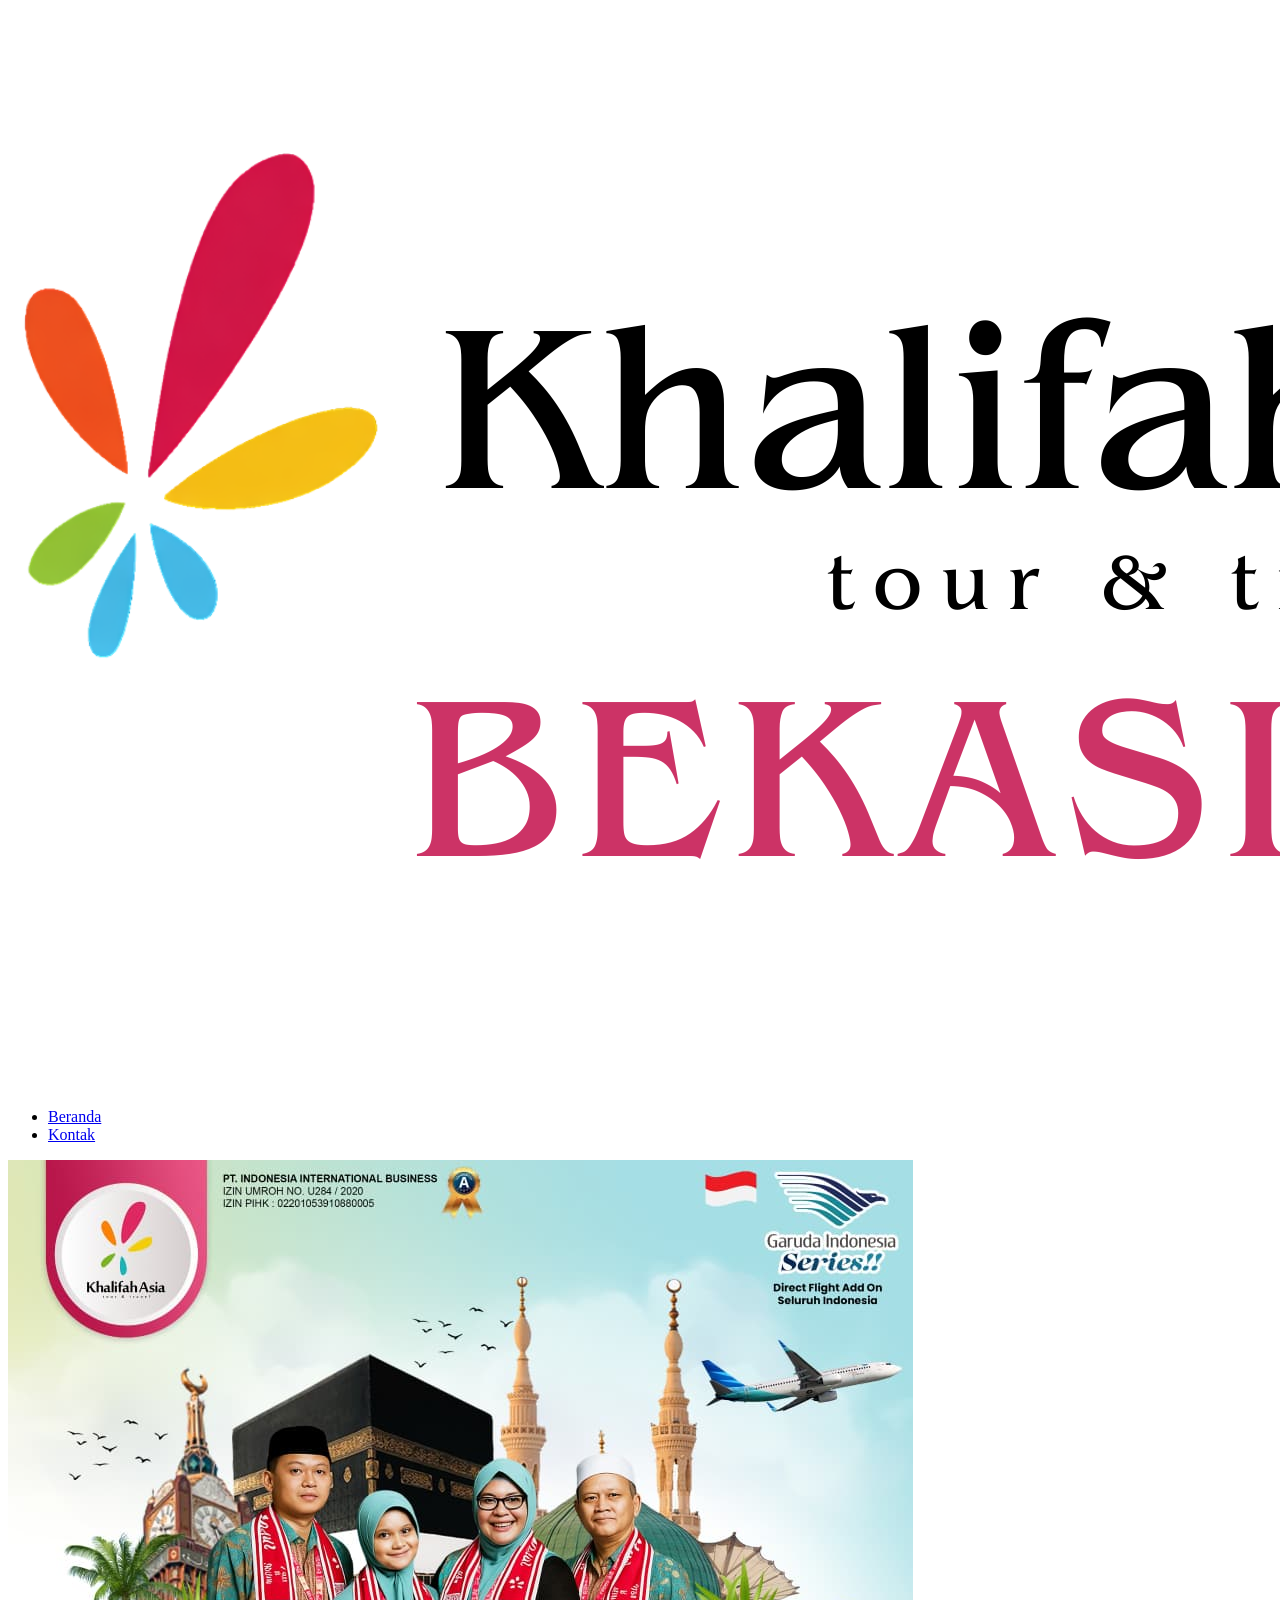
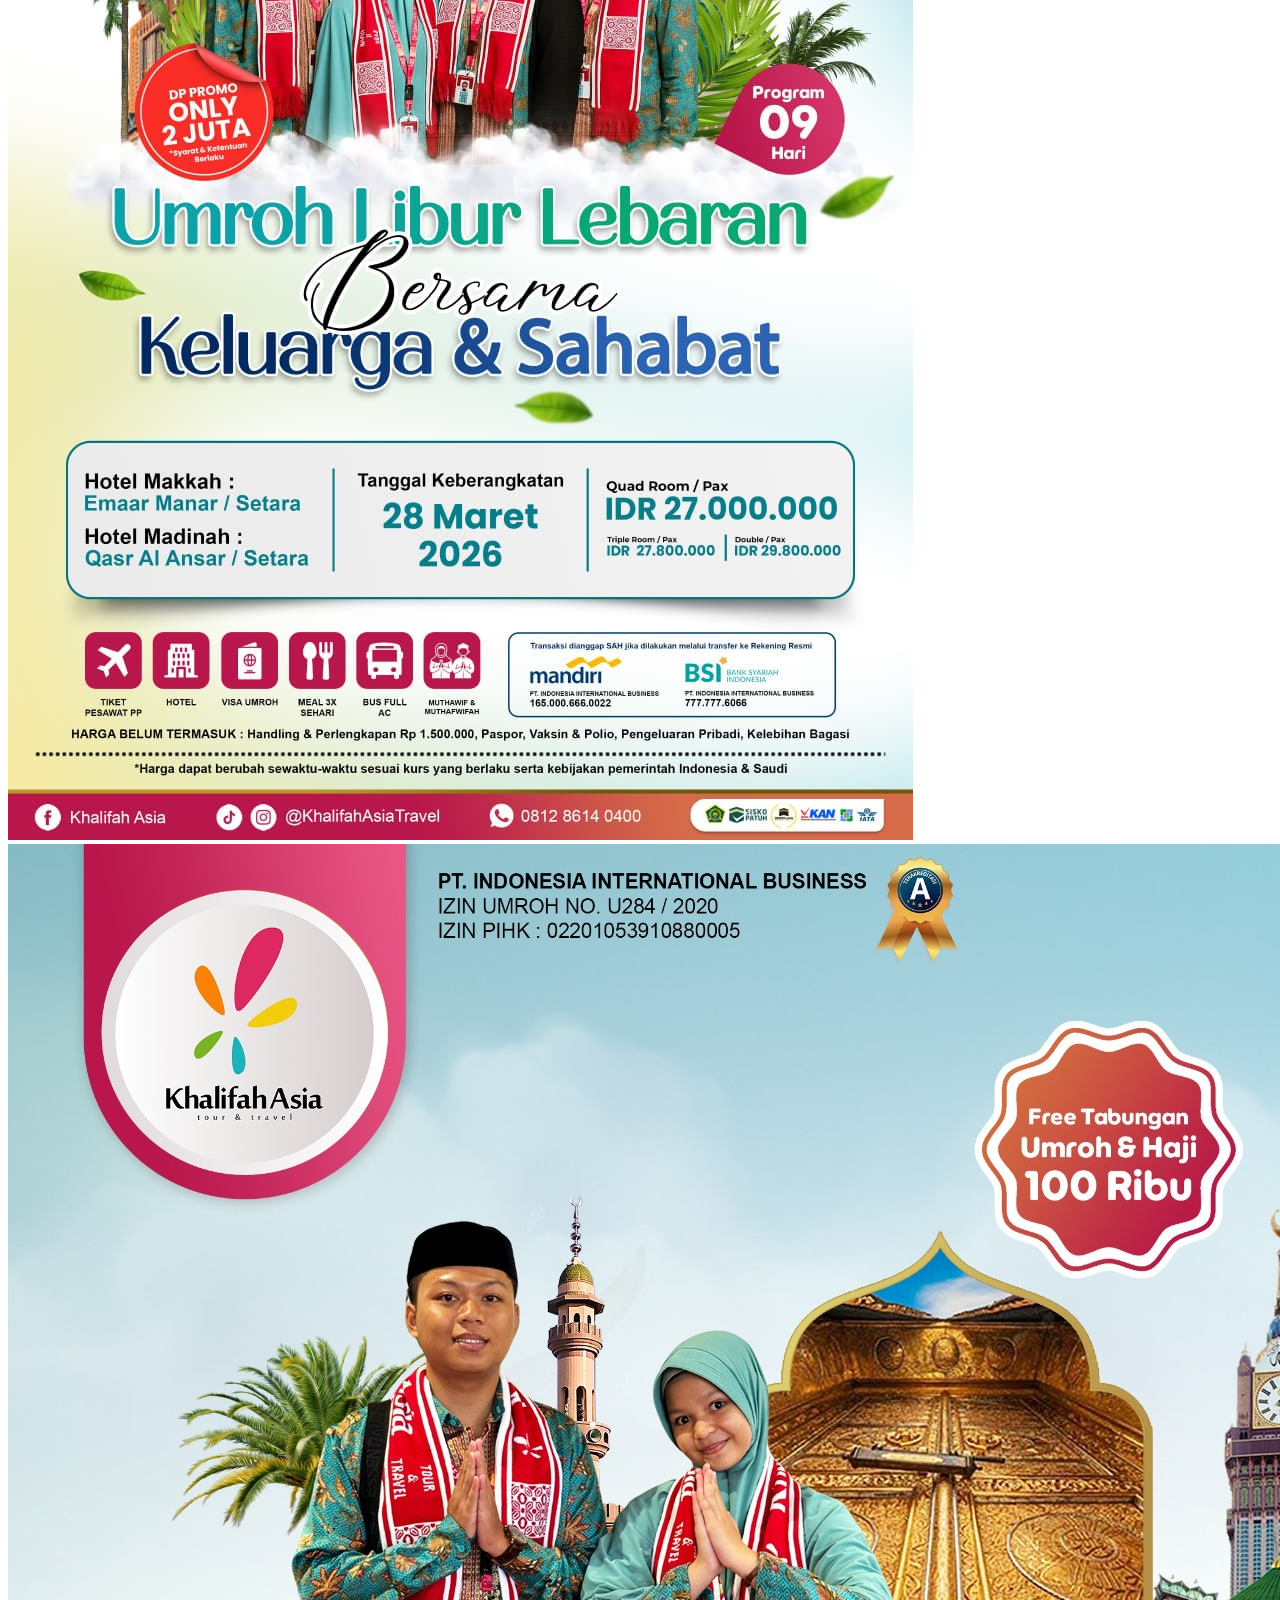
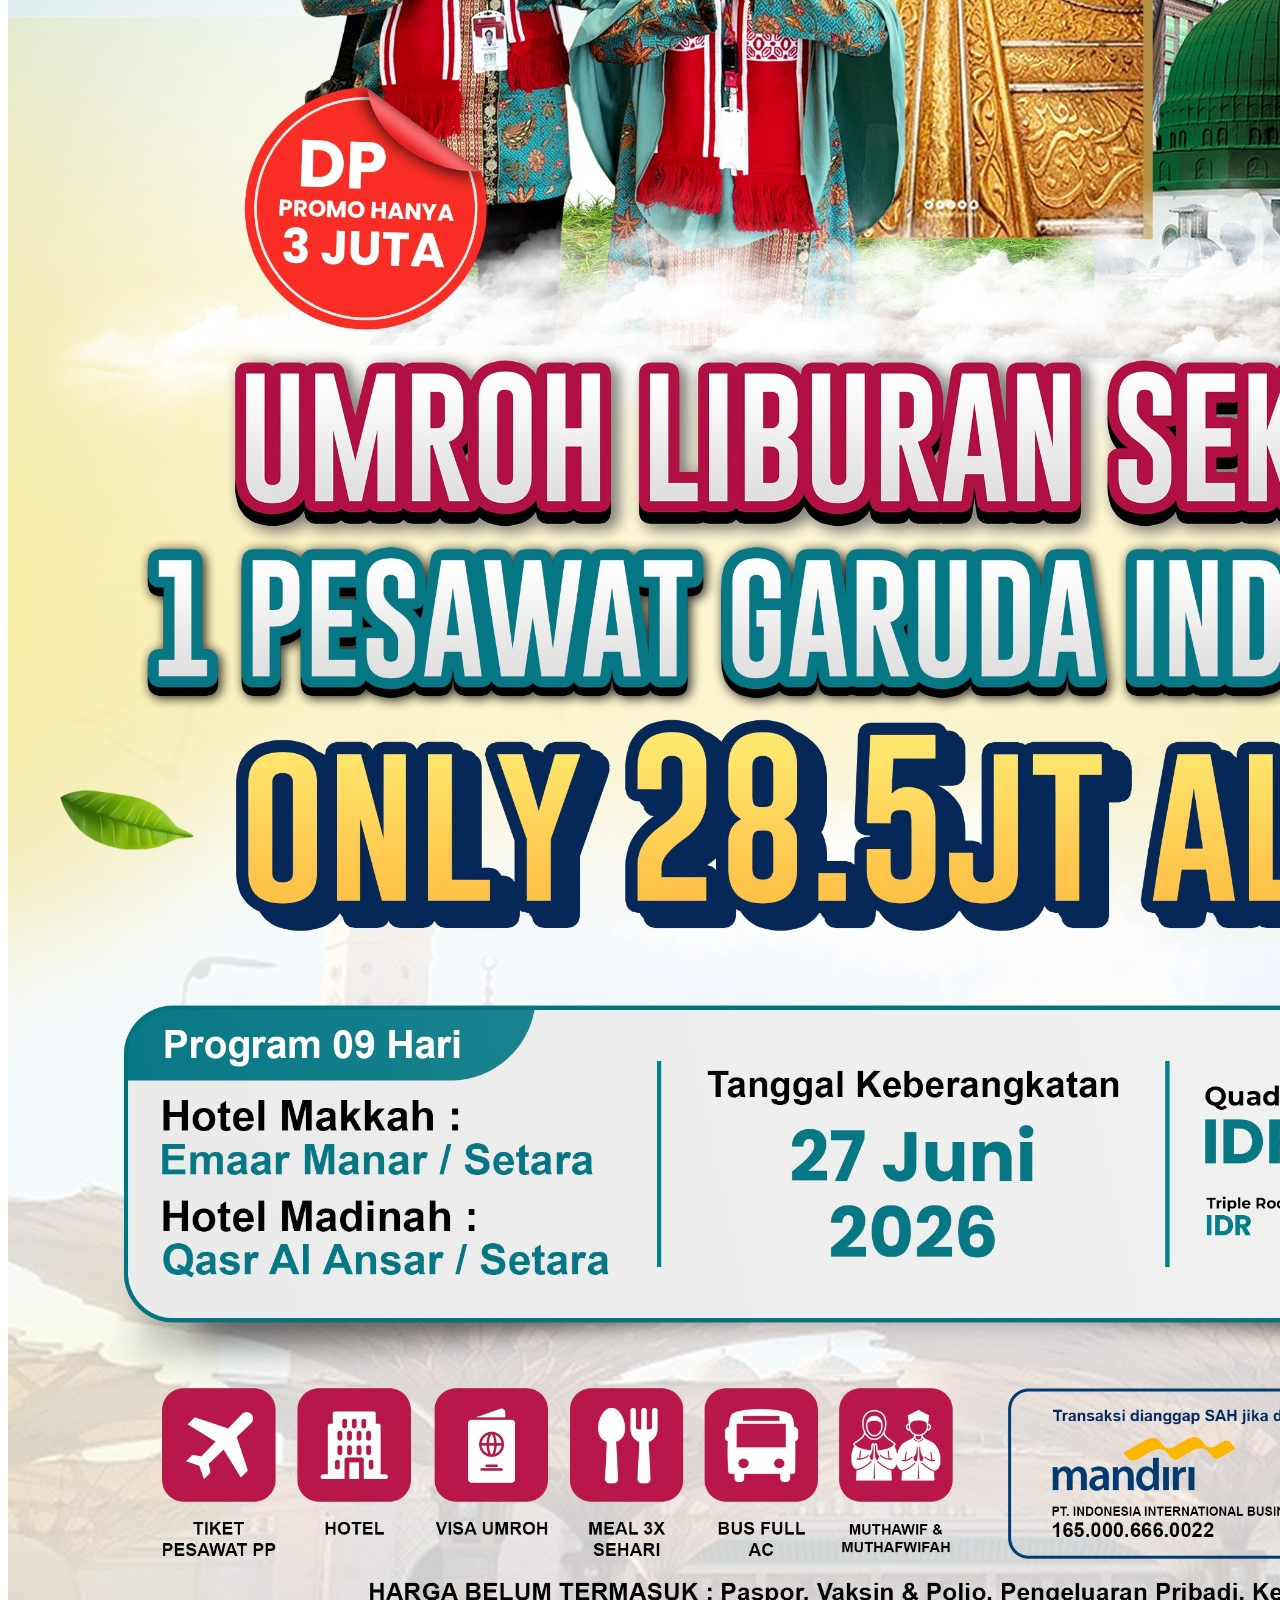
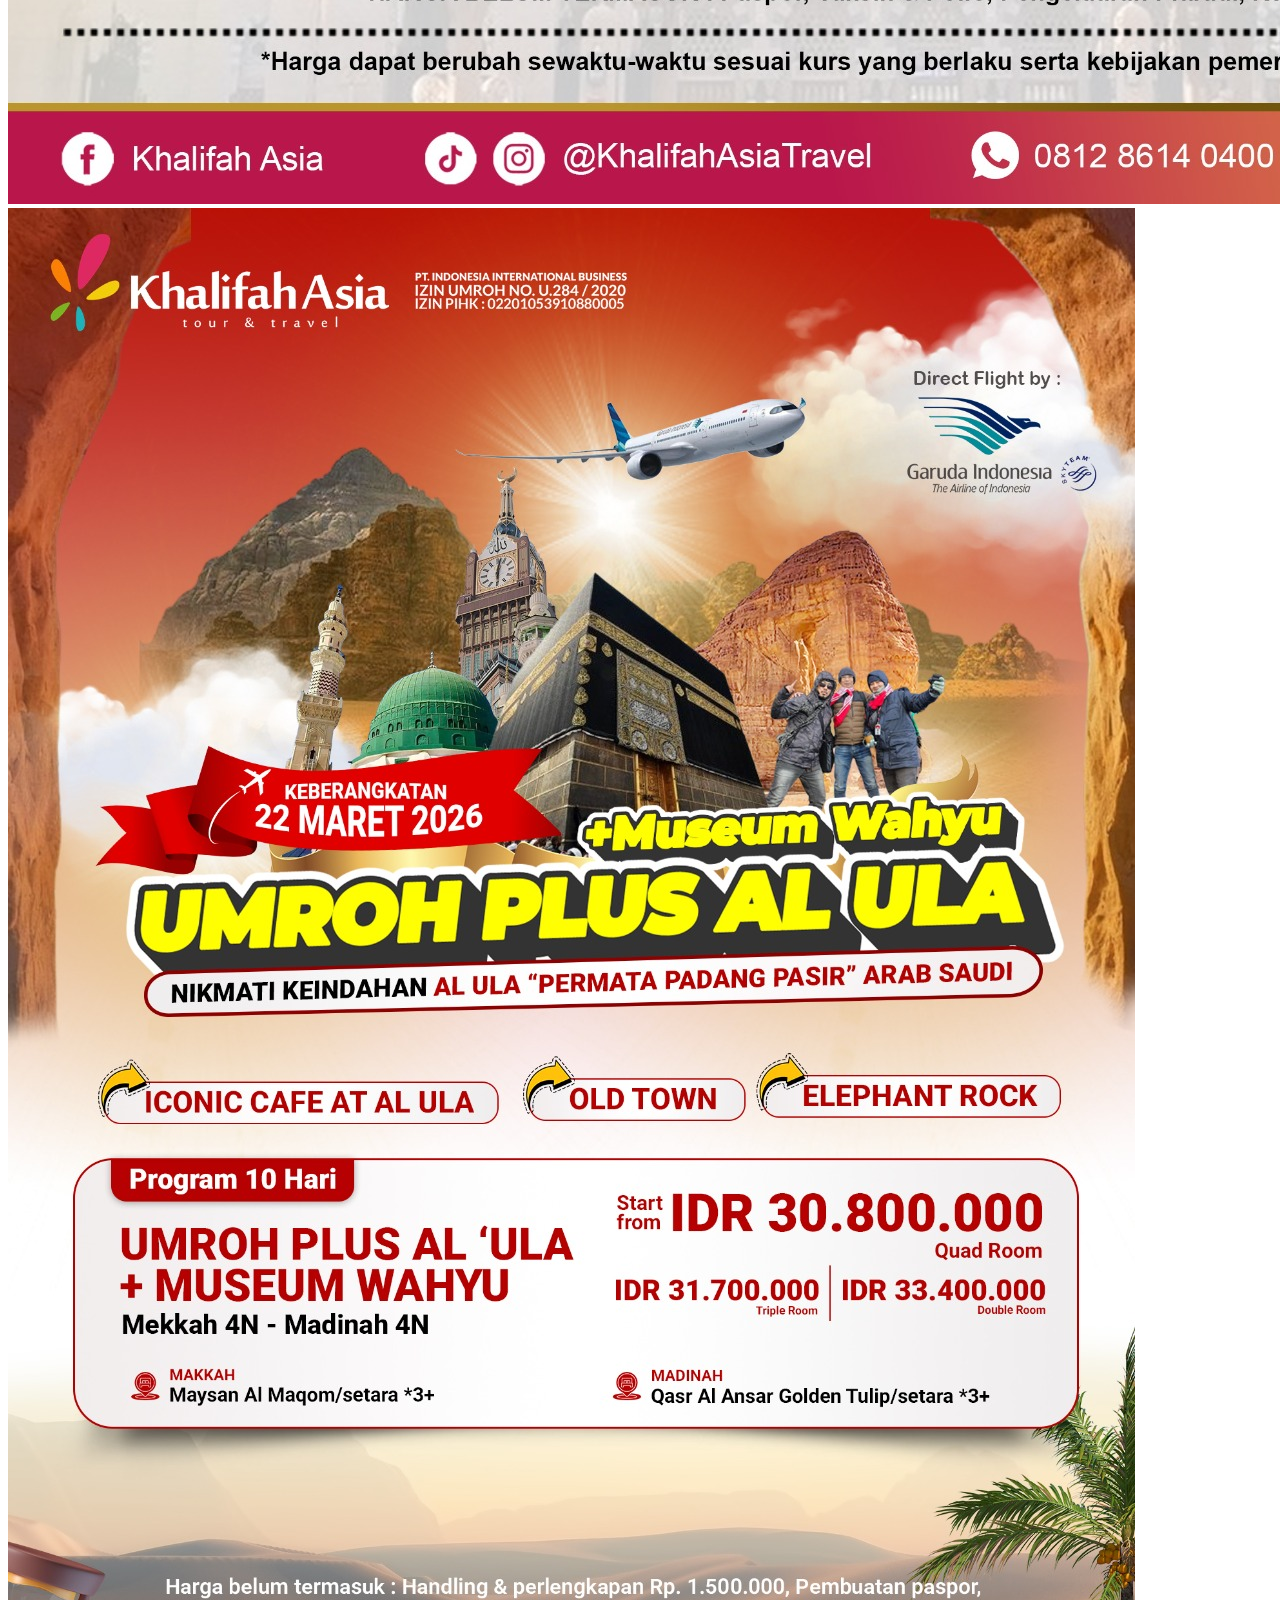
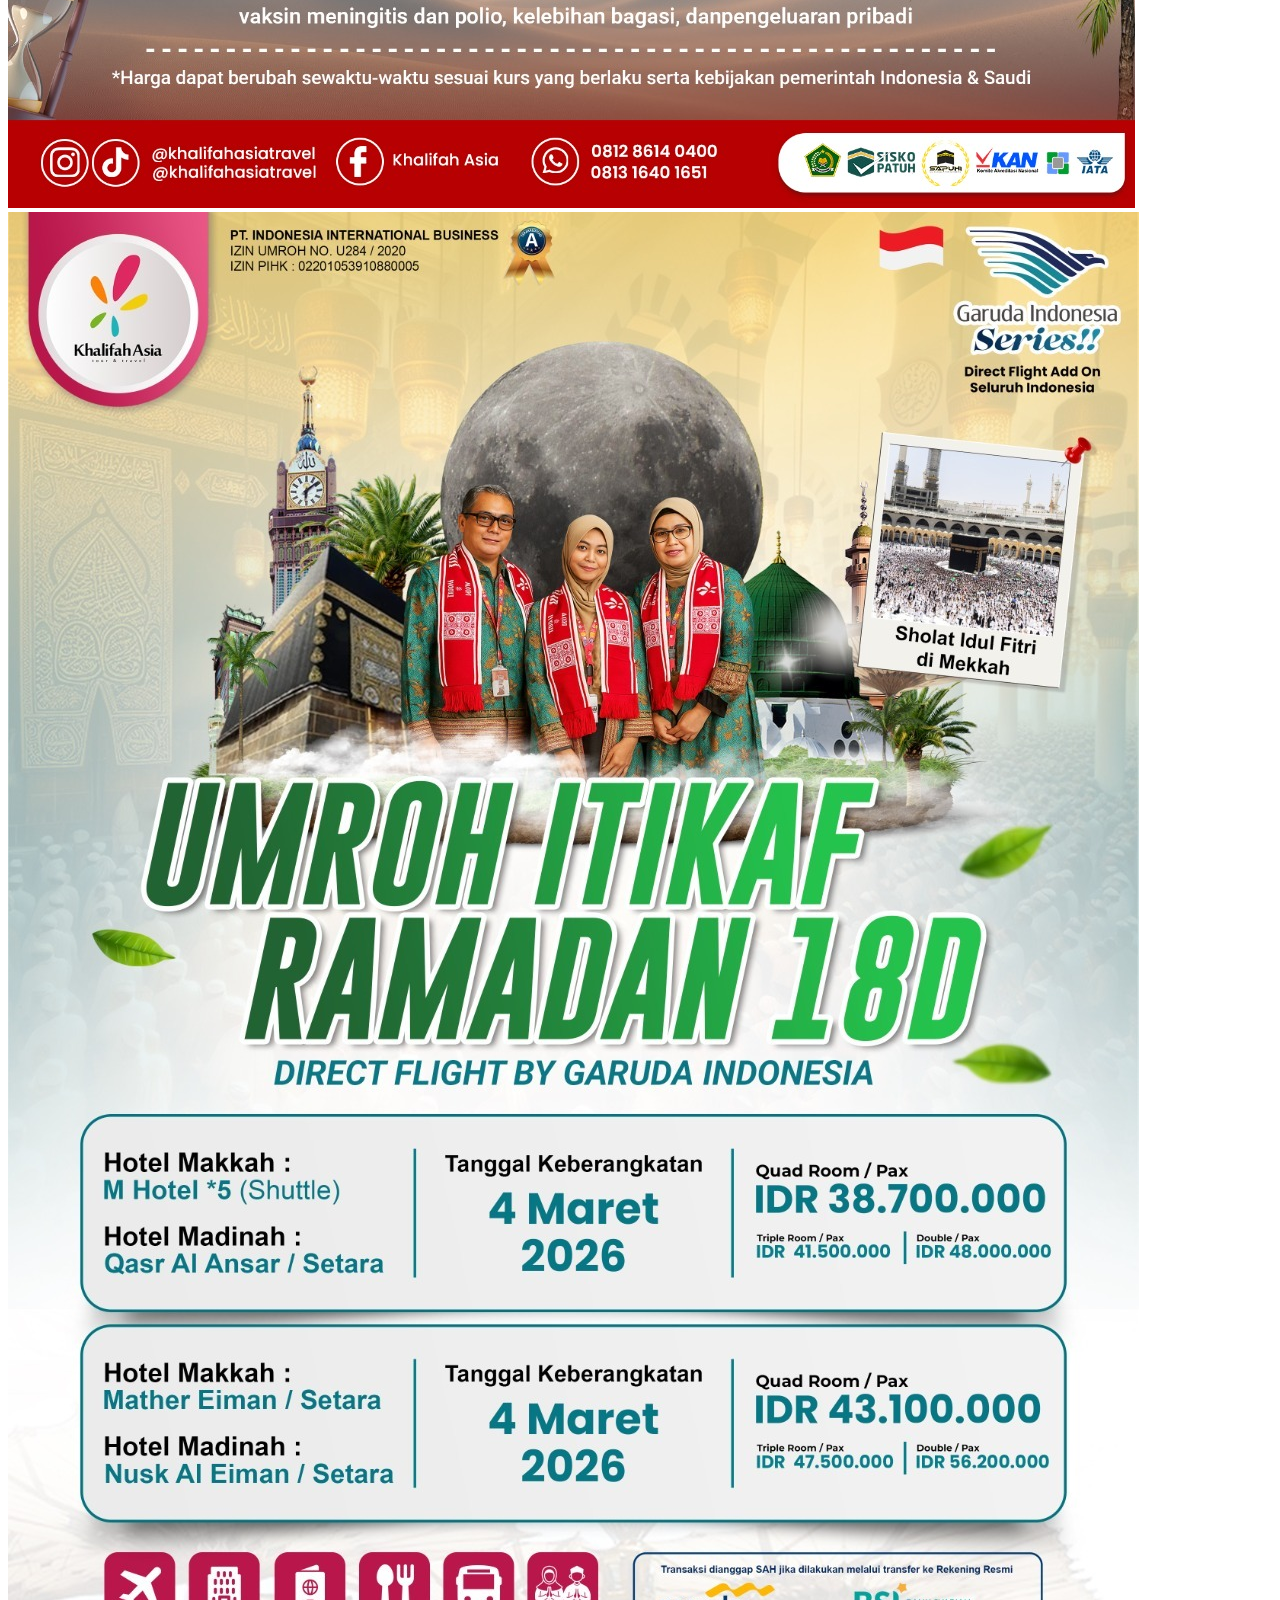
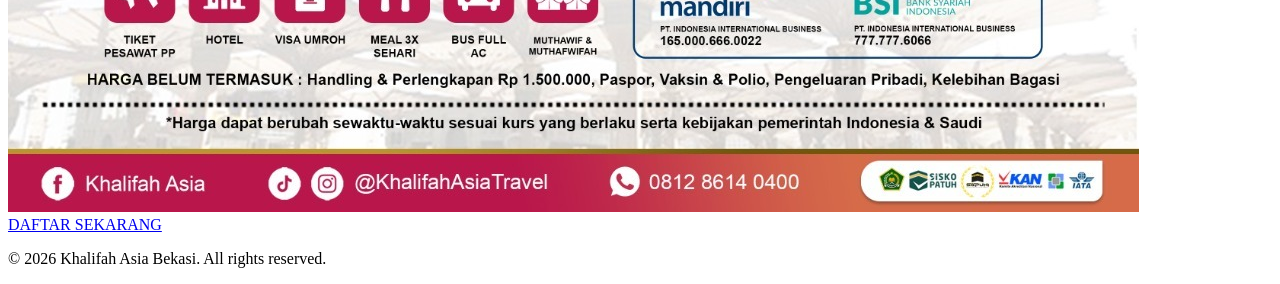
==== umroh.html @ 9e929295 "Khalifah detail" ====
<!DOCTYPE html>
<html lang="id">
<head>
<meta charset="UTF-8">
<meta name="viewport" content="width=device-width, initial-scale=1.0">
<title>Khalifah Asia Bekasi</title>
<link rel="icon" type="image/png" href="icon.png">
<link href="https://fonts.googleapis.com/css2?family=Montserrat:wght@400;500;600;700;800&display=swap" rel="stylesheet">
<link rel="stylesheet" type="text/css" href="style.css">
</head>

<body>

<header>
<nav>
    <div class="logo">
        <img src="Khalifah Bekasi.png" alt="Khalifah Logo">
    </div>
    <ul class="nav-links">
        <li><a href="index.html">Beranda</a></li>
        <li><a href="https://wa.me/62817843531">Kontak</a></li>
    </ul>
</nav>
</header>
<section class="other-paket">

  <div class="other-grid">

    <div class="other-card">
      <img src="umrohliburanlebaran.jpeg" alt="Umroh Libur Lebaran">
    </div>

    <div class="other-card">
      <img src="umrah liburan sekolah.jpeg" alt="Umroh Liburan Sekolah">
    </div>

    <div class="other-card">
      <img src="umrohplus auula.jpeg" alt="Umroh Plus Al Ula">
    </div>

    <div class="other-card">
      <img src="umrah ikhtikaf.jpeg" alt="Umroh ikhtikaf">
    </div>

  </div>

  <div class="other-cta">
    <a href="index.html">DAFTAR SEKARANG</a>
  </div>

</section>

<footer>
    <p>&copy; 2026 <span>Khalifah Asia Bekasi</span>. All rights reserved.</p>
</footer>
</body>
</html>
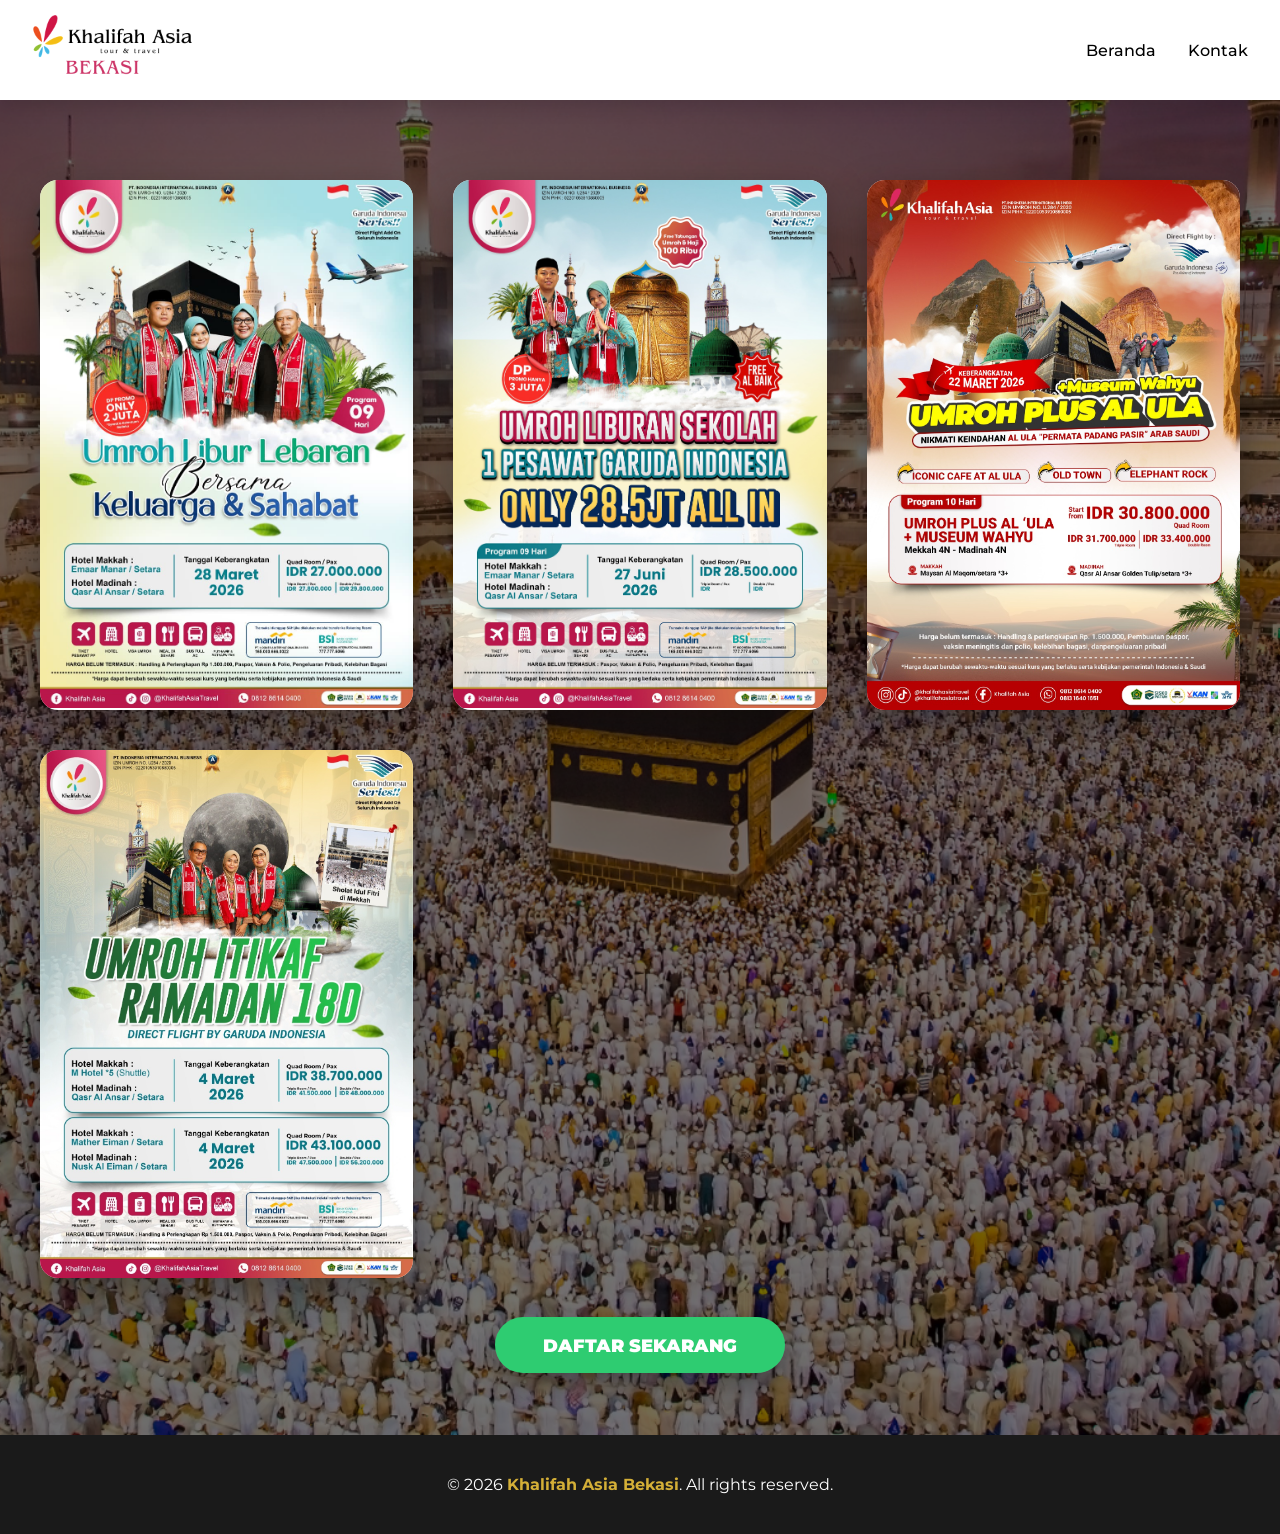
==== commit 4f3989d3: "Umroh 2 juta revisi" ====
--- a/umroh.html
+++ b/umroh.html
@@ -45,7 +45,7 @@
   </div>
 
   <div class="other-cta">
-    <a href="index.html">DAFTAR SEKARANG</a>
+    <a href="https://whatsform.com/_acrhg">DAFTAR SEKARANG</a>
   </div>
 
 </section>
@@ -54,4 +54,5 @@
     <p>&copy; 2026 <span>Khalifah Asia Bekasi</span>. All rights reserved.</p>
 </footer>
 </body>
-</html>+
+</html>
--- a/style.css
+++ b/style.css
@@ -0,0 +1,436 @@
+*{
+    margin:0;
+    padding:0;
+    box-sizing:border-box;
+}
+
+body{
+    font-family:'Montserrat',sans-serif;
+    color:#222;
+    scroll-behavior:smooth;
+}
+
+header{
+    background:#fff;
+    position:sticky;
+    top:0;
+    z-index:100;
+    box-shadow:0 4px 20px rgba(0,0,0,.15);
+}
+
+nav{
+    display:flex;
+    justify-content:space-between;
+    align-items:center;
+    max-width:1400px;
+    margin:auto;
+    padding:0 2rem;
+    height:100px;
+}
+
+.logo img{
+    height:90px;
+}
+
+.nav-links{
+    list-style:none;
+    display:flex;
+    gap:2rem;
+}
+
+.nav-links a{
+    text-decoration:none;
+    color:#000;
+    font-weight:500;
+    position:relative;
+    padding-bottom:.4rem;
+}
+
+.nav-links a::after{
+    content:'';
+    position:absolute;
+    bottom:0;
+    left:0;
+    width:0;
+    height:2px;
+    background:#d4af37;
+    transition:.2s;
+}
+
+.nav-links a:hover::after{
+    width:100%;
+}
+
+.nav-links a:hover{
+    color:#d4af37;
+}
+
+.hero-home{
+    background:url('khalifahbg.png') center/cover no-repeat;
+    min-height:700px;
+    display:flex;
+    align-items:center;
+    justify-content:center;
+    text-align:center;
+    position:relative;
+}
+
+.hero-home::after{
+    content:'';
+    position:absolute;
+    inset:0;
+    background:rgba(0,0,0,.45);
+}
+
+.hero-home .content{
+    position:relative;
+    z-index:2;
+}
+
+.hero-home h1{
+    font-size:3.5rem;
+    color:#d4af37;
+    font-weight:800;
+}
+
+.hero-home p{
+    font-size:1.3rem;
+    color:#eee;
+    margin:1.2rem 0 2.5rem;
+    font-style:italic;
+}
+
+.btn{
+    background:linear-gradient(135deg,#d4af37,#f0e68c);
+    color:#111;
+    padding:1rem 3rem;
+    border-radius:50px;
+    text-decoration:none;
+    font-weight:800;
+    transition:.3s;
+}
+
+.btn:hover{
+    transform:translateY(-4px);
+}
+
+.benefit-title{
+    text-align:center;
+    margin:3rem 0 1rem;
+    color:#d4af37;
+    font-size:2.2rem;
+    font-weight:800;
+}
+
+.features{
+    max-width:1200px;
+    margin:auto;
+    padding:3rem 2rem;
+    display:grid;
+    grid-template-columns:repeat(auto-fit,minmax(300px,1fr));
+    gap:2rem;
+}
+
+.feature-card{
+    background:#fff;
+    padding:2.3rem;
+    border-radius:14px;
+    border-left:5px solid #d4af37;
+    box-shadow:0 8px 30px rgba(0,0,0,.1);
+}
+
+.feature-card h3{
+    color:#d4af37;
+    margin-bottom:1rem;
+}
+
+.poster-paket {
+    background:
+      linear-gradient(rgba(0,0,0,.55), rgba(0,0,0,.55)),
+      url('khalifahbgpaket.png') center/cover no-repeat;
+    padding:5rem 2rem;
+}
+
+.poster-title {
+    text-align:center;
+    color:#fff;
+    margin-bottom:3rem;
+}
+
+.poster-title h2 {
+    font-size:2.8rem;
+    color:#ffd84d;
+    font-weight:800;
+}
+
+.poster-title .date {
+    display:inline-block;
+    margin:1rem 0;
+    background:#e74c3c;
+    padding:.6rem 1.6rem;
+    border-radius:50px;
+    font-weight:700;
+}
+
+.poster-title p {
+    font-style:italic;
+}
+
+.poster-grid {
+    max-width:1200px;
+    margin:auto;
+    display:grid;
+    grid-template-columns:repeat(auto-fit,minmax(320px,1fr));
+    gap:2.5rem;
+}
+
+.poster-box {
+    background:#fff;
+    border-radius:26px;
+    padding:2.5rem 2rem;
+    box-shadow:0 18px 45px rgba(0,0,0,.35);
+    position:relative;
+}
+
+.poster-box.eco { border:4px solid #2ecc71; }
+.poster-box.reg { border:4px solid #3498db; }
+
+.poster-badge {
+    position:absolute;
+    top:-18px;
+    left:20px;
+    background:#e74c3c;
+    color:#fff;
+    padding:.45rem 1.4rem;
+    border-radius:50px;
+    font-weight:800;
+    font-size:.85rem;
+}
+
+.poster-name {
+    text-align:center;
+    font-size:2rem;
+    font-weight:900;
+    margin-bottom:1.5rem;
+}
+
+.poster-box.eco .poster-name { color:#27ae60; }
+.poster-box.reg .poster-name { color:#2980b9; }
+
+.poster-price {
+    background:#f7f7f7;
+    border-radius:20px;
+    padding:1.6rem;
+    margin-bottom:1.8rem;
+}
+
+.poster-row {
+    display:flex;
+    justify-content:space-between;
+    margin-bottom:.9rem;
+    font-weight:700;
+}
+
+.poster-row span:last-child {
+    font-weight:900;
+}
+
+.poster-fasilitas h4 {
+    margin-bottom:.6rem;
+}
+
+.poster-fasilitas ul {
+    padding-left:1.2rem;
+    font-size:.95rem;
+}
+
+.poster-fasilitas li {
+    margin-bottom:.4rem;
+}
+
+.poster-cta {
+    display:block;
+    margin-top:1.8rem;
+    text-align:center;
+    background:#25D366;
+    color:#fff;
+    padding:1rem;
+    border-radius:50px;
+    font-weight:900;
+    text-decoration:none;
+}
+
+.poster-note {
+    margin-top:3rem;
+    text-align:center;
+    font-size:.9rem;
+    color:#eee;
+}
+
+
+footer{
+    background:#1a1a1a;
+    color:#fff;
+    text-align:center;
+    padding:2.5rem 1rem;
+}
+
+footer span{
+    color:#d4af37;
+    font-weight:700;
+}
+
+.other-paket{
+    background:
+      linear-gradient(rgba(0,0,0,.55), rgba(0,0,0,.55)),
+      url('bismillahumroh.png') center/cover no-repeat;
+    padding:5rem 2rem;
+}
+
+.other-grid{
+    max-width:1200px;
+    margin:auto;
+    display:grid;
+    grid-template-columns:repeat(auto-fit,minmax(280px,1fr));
+    gap:2.5rem;
+}
+
+.other-card{
+    background:#fff;
+    border-radius:18px;
+    overflow:hidden;
+    box-shadow:0 15px 40px rgba(0,0,0,.35);
+    transition:.3s ease;
+}
+
+.other-card:hover{
+    transform:translateY(-8px);
+}
+
+.other-card img{
+    width:100%;
+    height:auto;
+    display:block;
+}
+
+.other-cta{
+    margin-top:3.5rem;
+    text-align:center;
+}
+
+.other-cta a{
+    background:#2ecc71;
+    color:#fff;
+    padding:1.1rem 3rem;
+    font-size:1.1rem;
+    border-radius:50px;
+    font-weight:900;
+    text-decoration:none;
+    box-shadow:0 10px 25px rgba(0,0,0,.35);
+}
+
+.other-cta a:hover{
+    background:#27ae60;
+}
+
+@media(max-width:768px){
+    .hero-home h1{
+        font-size:2.2rem;
+    }
+
+    
+}
+@keyframes fadeIn {
+    from {
+        opacity: 0;
+    }
+    to {
+        opacity: 1;
+    }
+}
+
+.hero-home {
+    animation: fadeIn 1s ease-in-out;
+}
+
+.feature-card {
+    animation: fadeIn 1s ease-in-out;
+}
+
+.other-card {
+    animation: fadeIn 1s ease-in-out;
+}
+
+.features.vertical {
+    display: flex;
+    flex-direction: column;
+    gap: 28px;
+    max-width: 900px;
+    margin: 0 auto;
+}
+
+.feature-card {
+    background: #fff;
+    border-radius: 20px;
+    padding: 28px;
+    box-shadow: 0 10px 30px rgba(0,0,0,0.08);
+    border-left: 6px solid #d4af37;
+}
+
+.feature-card h3 {
+    color: #d4af37;
+    margin-bottom: 16px;
+}
+
+.feature-card ul {
+    padding-left: 18px;
+}
+
+.feature-card li {
+    margin-bottom: 8px;
+}
+
+.feature-card.highlight {
+    background: #fff9dd;
+    text-align: center;
+    display: flex;
+    flex-direction: column;
+    gap: 28px;
+    max-width: 900px;
+    margin: 0 auto;
+}
+
+.feature-card.highlight p {
+    font-size: 18px;
+    margin-bottom: 20px;
+    color: #333;
+}
+
+.feature-card.highlight span {
+    color: #b8962e;
+    font-weight: 600;
+}
+
+.detail-btn {
+    display: inline-block;
+    padding: 12px 26px;
+    background: linear-gradient(135deg, #d4af37, #b8962e);
+    color: #fff;
+    border-radius: 30px;
+    text-decoration: none;
+    font-weight: 600;
+    transition: all 0.3s ease;
+}
+
+.detail-btn:hover {
+    transform: translateY(-2px);
+    box-shadow: 0 8px 20px rgba(255, 255, 255, 0.4);
+}
+
+.agent-card {
+    background: #fff;
+    border-radius: 20px;
+    padding: 28px;
+    box-shadow: 0 10px 30px rgba(0,0,0,0.08);
+    border-left: 6px solid #d4af37;
+}
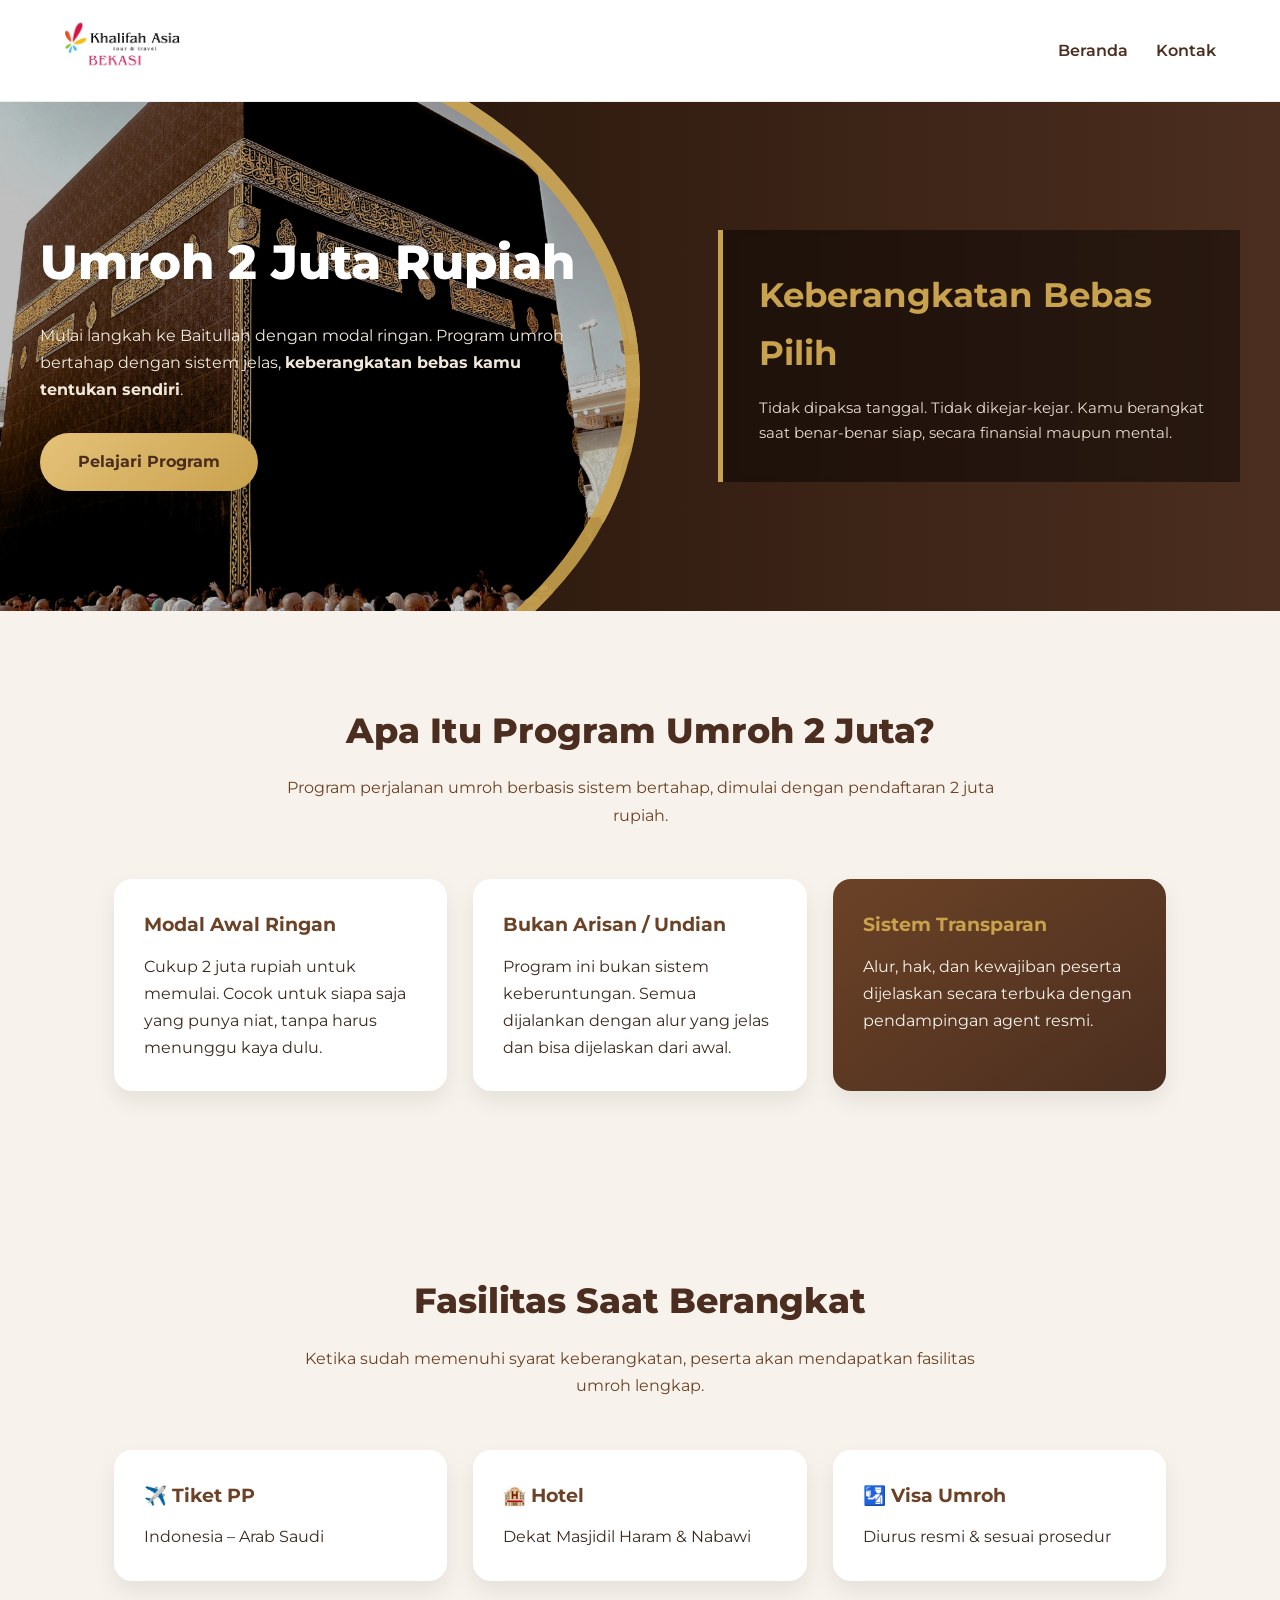
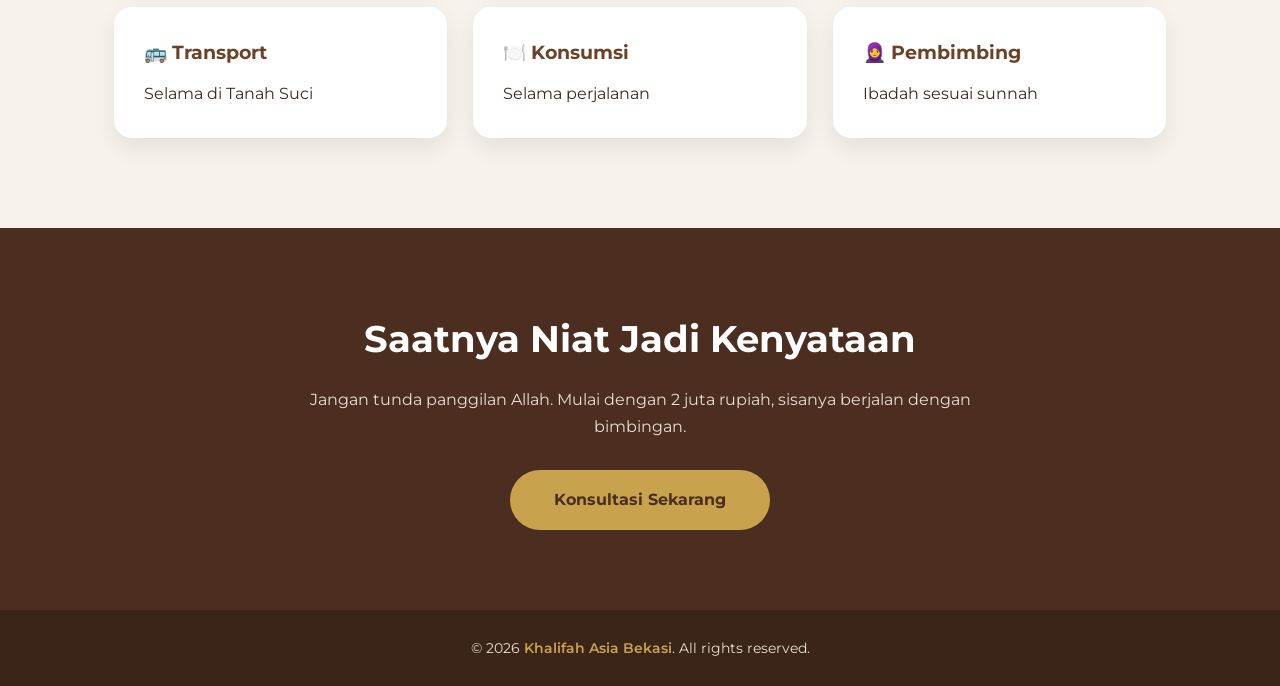
==== commit d3108da2: "Update umroh.html" ====
--- a/umroh.html
+++ b/umroh.html
@@ -3,56 +3,369 @@
 <head>
 <meta charset="UTF-8">
 <meta name="viewport" content="width=device-width, initial-scale=1.0">
-<title>Khalifah Asia Bekasi</title>
+<title>Umroh 2 Juta Rupiah | Khalifah Asia Bekasi</title>
 <link rel="icon" type="image/png" href="icon.png">
 <link href="https://fonts.googleapis.com/css2?family=Montserrat:wght@400;500;600;700;800&display=swap" rel="stylesheet">
-<link rel="stylesheet" type="text/css" href="style.css">
+
+<style>
+*{
+  margin:0;
+  padding:0;
+  box-sizing:border-box;
+  font-family:'Montserrat', sans-serif;
+}
+
+body{
+  background:#f7f3ec;
+  color:#3b2a20;
+  line-height:1.7;
+}
+
+/* ===== HEADER ===== */
+header{
+  background:#fff;
+  border-bottom:1px solid #eee;
+}
+
+.navbar{
+  max-width:1200px;
+  margin:auto;
+  padding:14px 24px;
+  display:flex;
+  align-items:center;
+  justify-content:space-between;
+}
+
+.nav-logo img{
+  height:65px;
+}
+
+.nav-menu{
+  list-style:none;
+  display:flex;
+  gap:28px;
+}
+
+.nav-menu a{
+  text-decoration:none;
+  color:#4b2e1f;
+  font-weight:600;
+}
+
+/* ===== HERO ===== */
+.hero{
+  position:relative;
+  overflow:hidden;
+  background:linear-gradient(90deg,#000 0%, #2f1b0f 40%, #4b2e1f 100%);
+  padding:120px 24px;
+}
+
+/* kabah */
+.hero::before{
+  content:"";
+  position:absolute;
+  top:-15%;
+  left:-20%;
+  width:70%;
+  height:140%;
+  background:
+    linear-gradient(rgba(0,0,0,.25), rgba(0,0,0,.25)),
+    url("kabah.png") center/cover no-repeat;
+  border-radius:50%;
+  z-index:1;
+}
+
+.hero::after{
+  content:"";
+  position:absolute;
+  top:-15%;
+  left:-20%;
+  width:70%;
+  height:140%;
+  border-radius:50%;
+  box-shadow:inset 0 0 0 14px #c9a24d;
+  opacity:.9;
+  z-index:2;
+}
+
+.hero-inner{
+  max-width:1200px;
+  margin:auto;
+  display:grid;
+  grid-template-columns:1.1fr .9fr;
+  gap:40px;
+  align-items:center;
+  position:relative;
+  z-index:3;
+}
+
+.hero-left h1{
+  color:#fff;
+  font-size:3rem;
+  font-weight:800;
+  margin-bottom:18px;
+}
+
+.hero-left p{
+  color:#f1e8db;
+  margin-bottom:30px;
+  max-width:540px;
+}
+
+.hero-btn{
+  display:inline-block;
+  background:linear-gradient(135deg,#e5c27a,#c9a24d);
+  color:#4b2e1f;
+  padding:15px 38px;
+  border-radius:40px;
+  font-weight:700;
+  text-decoration:none;
+  box-shadow:0 10px 22px rgba(0,0,0,.25);
+  transition:.3s;
+}
+
+.hero-btn:hover{
+  transform:translateY(-3px);
+}
+
+/* kanan */
+.hero-right{
+  background:rgba(0,0,0,.45);
+  backdrop-filter:blur(3px);
+  padding:36px;
+  border-left:5px solid #c9a24d;
+}
+
+.hero-right h2{
+  color:#c9a24d;
+  font-size:2.1rem;
+  margin-bottom:14px;
+}
+
+.hero-right p{
+  color:#e6dccd;
+  font-size:.95rem;
+}
+
+/* ===== SECTION ===== */
+.section{
+  max-width:1100px;
+  margin:auto;
+  padding:90px 24px;
+}
+
+.section-title{
+  text-align:center;
+  font-size:2.2rem;
+  font-weight:800;
+  color:#4b2e1f;
+  margin-bottom:14px;
+}
+
+.section-subtitle{
+  text-align:center;
+  max-width:720px;
+  margin:0 auto 50px;
+  color:#6b4226;
+}
+
+/* ===== GRID ===== */
+.grid{
+  display:grid;
+  grid-template-columns:repeat(auto-fit,minmax(260px,1fr));
+  gap:26px;
+}
+
+.card{
+  background:#ffffff;
+  border-radius:18px;
+  padding:30px;
+  box-shadow:0 10px 22px rgba(0,0,0,.08);
+}
+
+.card h3{
+  color:#6b4226;
+  margin-bottom:12px;
+}
+
+.card.highlight{
+  background:linear-gradient(145deg,#6b4226,#4b2e1f);
+  color:#f7f3ec;
+}
+
+.card.highlight h3{
+  color:#c9a24d;
+}
+
+/* ===== CTA ===== */
+.cta{
+  background:#4b2e1f;
+  color:#fff;
+  text-align:center;
+  padding:80px 24px;
+}
+
+.cta h2{
+  font-size:2.3rem;
+  margin-bottom:16px;
+}
+
+.cta p{
+  max-width:680px;
+  margin:0 auto 30px;
+  color:#e9dfd3;
+}
+
+.cta a{
+  display:inline-block;
+  background:#c9a24d;
+  color:#4b2e1f;
+  padding:16px 44px;
+  border-radius:40px;
+  font-weight:700;
+  text-decoration:none;
+}
+
+/* ===== FOOTER ===== */
+footer{
+  background:#3b2418;
+  color:#e9dfd3;
+  text-align:center;
+  padding:26px 16px;
+  font-size:.9rem;
+}
+
+footer span{
+  color:#c9a24d;
+  font-weight:600;
+}
+
+/* ===== RESPONSIVE ===== */
+@media(max-width:900px){
+  .hero-inner{
+    grid-template-columns:1fr;
+  }
+
+  .hero-left h1{
+    font-size:2.3rem;
+  }
+
+  .hero::before,
+  .hero::after{
+    display:none;
+  }
+}
+</style>
 </head>
 
 <body>
 
 <header>
-<nav>
-    <div class="logo">
-        <img src="Khalifah Bekasi.png" alt="Khalifah Logo">
-    </div>
-    <ul class="nav-links">
-        <li><a href="index.html">Beranda</a></li>
-        <li><a href="https://wa.me/62817843531">Kontak</a></li>
+  <nav class="navbar">
+    <div class="nav-logo">
+      <img src="Khalifah Bekasi.png" alt="Khalifah Asia Bekasi">
+    </div>
+    <ul class="nav-menu">
+      <li><a href="#">Beranda</a></li>
+      <li><a href="https://wa.me/62817843531">Kontak</a></li>
     </ul>
-</nav>
+  </nav>
 </header>
-<section class="other-paket">
-
-  <div class="other-grid">
-
-    <div class="other-card">
-      <img src="umrohliburanlebaran.jpeg" alt="Umroh Libur Lebaran">
-    </div>
-
-    <div class="other-card">
-      <img src="umrah liburan sekolah.jpeg" alt="Umroh Liburan Sekolah">
-    </div>
-
-    <div class="other-card">
-      <img src="umrohplus auula.jpeg" alt="Umroh Plus Al Ula">
-    </div>
-
-    <div class="other-card">
-      <img src="umrah ikhtikaf.jpeg" alt="Umroh ikhtikaf">
+
+<section class="hero">
+  <div class="hero-inner">
+
+    <div class="hero-left">
+      <h1>Umroh 2 Juta Rupiah</h1>
+      <p>
+        Mulai langkah ke Baitullah dengan modal ringan.
+        Program umroh bertahap dengan sistem jelas,
+        <strong>keberangkatan bebas kamu tentukan sendiri</strong>.
+      </p>
+      <a href="#program" class="hero-btn">Pelajari Program</a>
+    </div>
+
+    <div class="hero-right">
+      <h2>Keberangkatan Bebas Pilih</h2>
+      <p>
+        Tidak dipaksa tanggal. Tidak dikejar-kejar.
+        Kamu berangkat saat benar-benar siap,
+        secara finansial maupun mental.
+      </p>
     </div>
 
   </div>
-
-  <div class="other-cta">
-    <a href="https://whatsform.com/_acrhg">DAFTAR SEKARANG</a>
+</section>
+
+<section class="section" id="program">
+  <h2 class="section-title">Apa Itu Program Umroh 2 Juta?</h2>
+  <p class="section-subtitle">
+    Program perjalanan umroh berbasis sistem bertahap,
+    dimulai dengan pendaftaran 2 juta rupiah.
+  </p>
+
+  <div class="grid">
+    <div class="card">
+      <h3>Modal Awal Ringan</h3>
+      <p>
+        Cukup 2 juta rupiah untuk memulai.
+        Cocok untuk siapa saja yang punya niat,
+        tanpa harus menunggu kaya dulu.
+      </p>
+    </div>
+
+    <div class="card">
+      <h3>Bukan Arisan / Undian</h3>
+      <p>
+        Program ini bukan sistem keberuntungan.
+        Semua dijalankan dengan alur yang jelas
+        dan bisa dijelaskan dari awal.
+      </p>
+    </div>
+
+    <div class="card highlight">
+      <h3>Sistem Transparan</h3>
+      <p>
+        Alur, hak, dan kewajiban peserta
+        dijelaskan secara terbuka
+        dengan pendampingan agent resmi.
+      </p>
+    </div>
   </div>
-
 </section>
 
+<section class="section">
+  <h2 class="section-title">Fasilitas Saat Berangkat</h2>
+  <p class="section-subtitle">
+    Ketika sudah memenuhi syarat keberangkatan,
+    peserta akan mendapatkan fasilitas umroh lengkap.
+  </p>
+
+  <div class="grid">
+    <div class="card"><h3>✈️ Tiket PP</h3><p>Indonesia – Arab Saudi</p></div>
+    <div class="card"><h3>🏨 Hotel</h3><p>Dekat Masjidil Haram & Nabawi</p></div>
+    <div class="card"><h3>🛂 Visa Umroh</h3><p>Diurus resmi & sesuai prosedur</p></div>
+    <div class="card"><h3>🚌 Transport</h3><p>Selama di Tanah Suci</p></div>
+    <div class="card"><h3>🍽️ Konsumsi</h3><p>Selama perjalanan</p></div>
+    <div class="card"><h3>🧕 Pembimbing</h3><p>Ibadah sesuai sunnah</p></div>
+  </div>
+</section>
+
+<section class="cta">
+  <h2>Saatnya Niat Jadi Kenyataan</h2>
+  <p>
+    Jangan tunda panggilan Allah.
+    Mulai dengan 2 juta rupiah,
+    sisanya berjalan dengan bimbingan.
+  </p>
+  <a href="https://wa.me/62817843531?text=Saya%20tertarik%20program%20Umroh%202%20Juta%20Rupiah" target="_blank">
+    Konsultasi Sekarang
+  </a>
+</section>
+
 <footer>
-    <p>&copy; 2026 <span>Khalifah Asia Bekasi</span>. All rights reserved.</p>
+  <p>&copy; 2026 <span>Khalifah Asia Bekasi</span>. All rights reserved.</p>
 </footer>
+
 </body>
-
 </html>
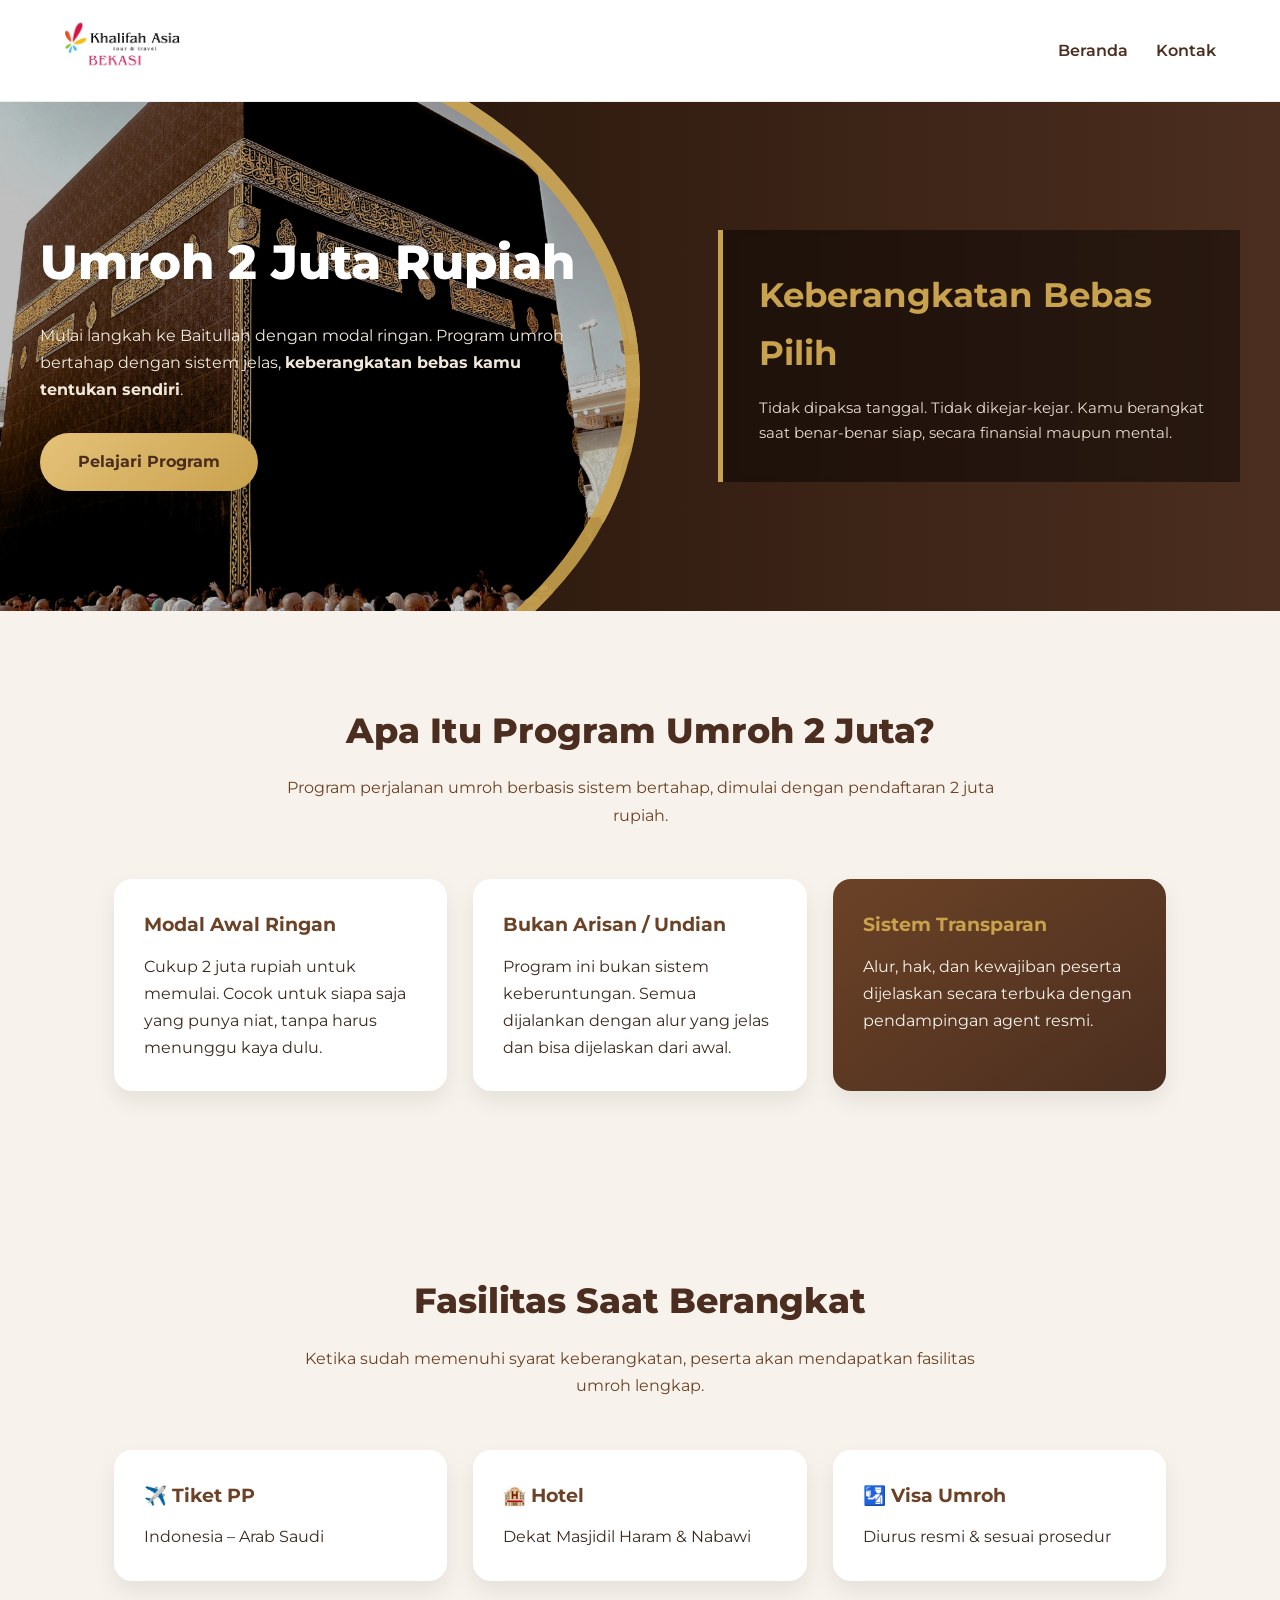
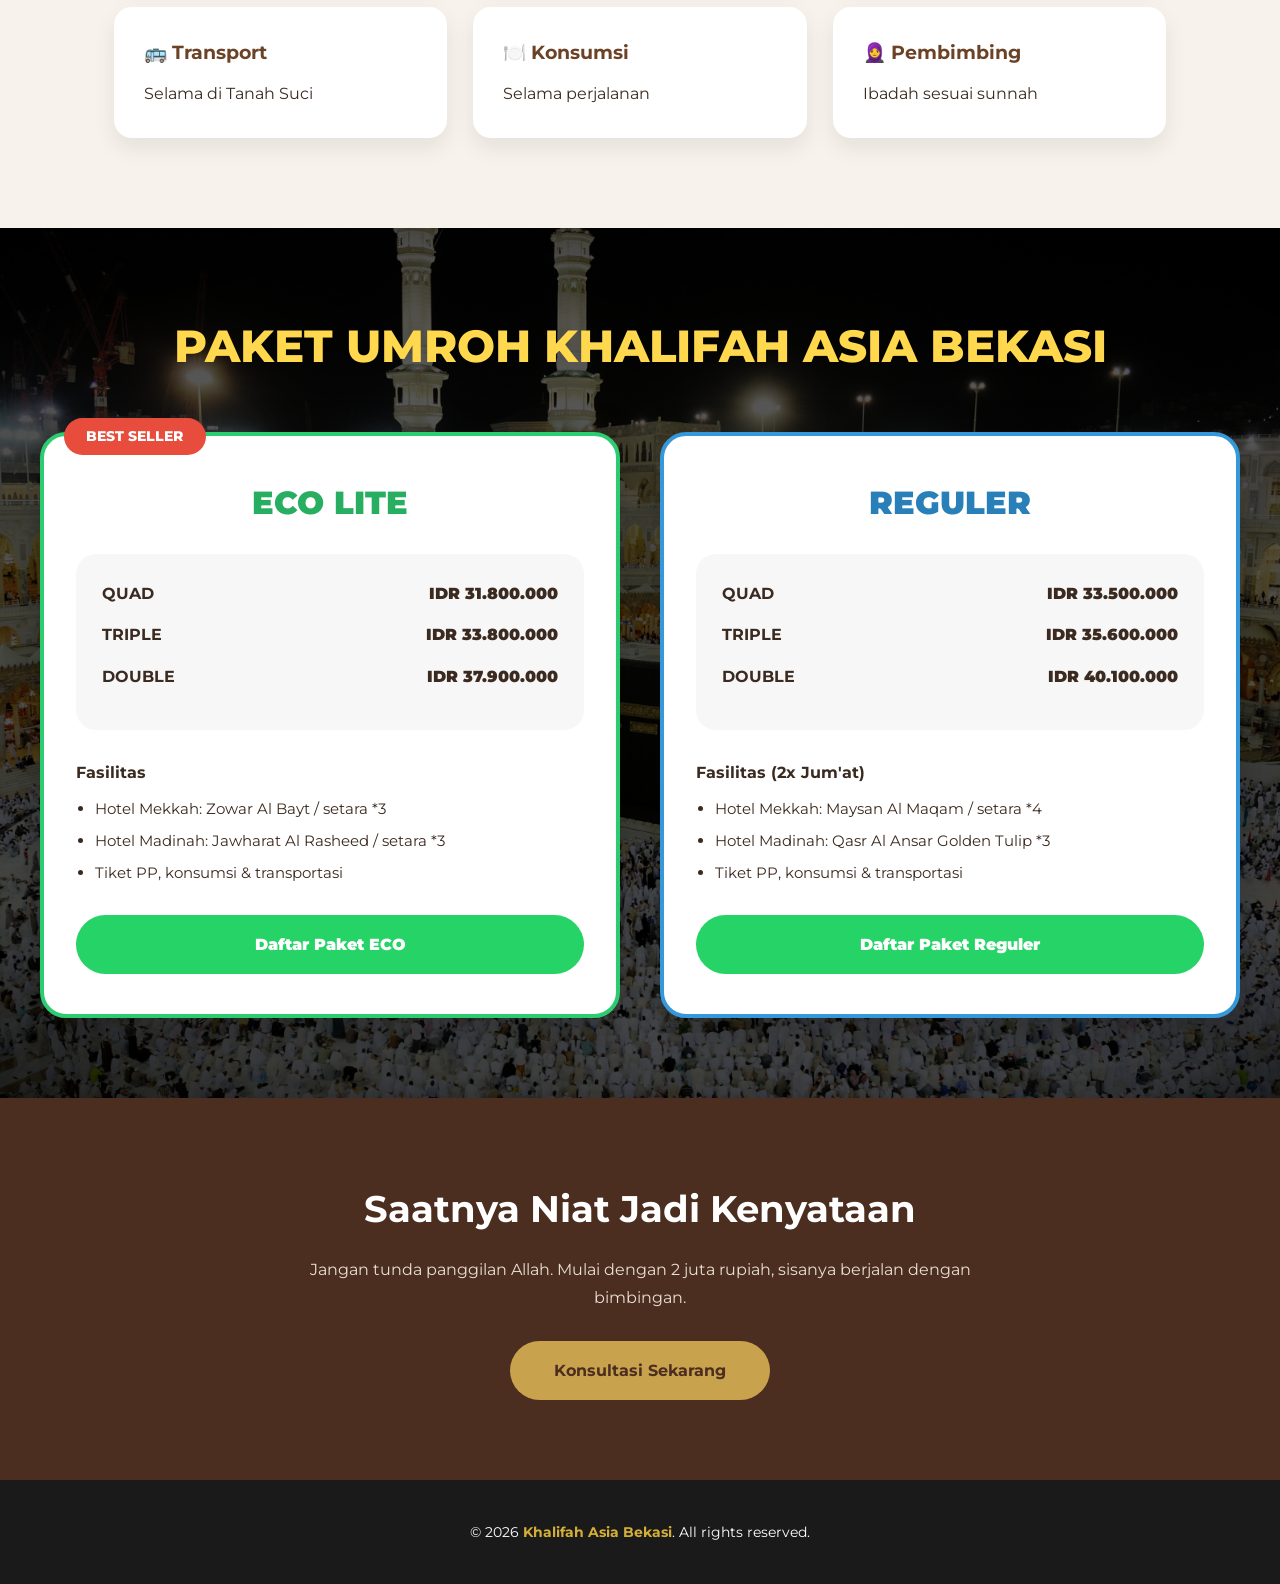
==== commit 43b294f3: "Update umroh.html Nambahin paket" ====
--- a/umroh.html
+++ b/umroh.html
@@ -255,6 +255,198 @@
     display:none;
   }
 }
+
+
+
+.poster-paket {
+    background:
+      linear-gradient(rgba(0,0,0,.55), rgba(0,0,0,.55)),
+      url('khalifahbgpaket.png') center/cover no-repeat;
+    padding:5rem 2rem;
+}
+
+.poster-title {
+    text-align:center;
+    color:#fff;
+    margin-bottom:3rem;
+}
+
+.poster-title h2 {
+    font-size:2.8rem;
+    color:#ffd84d;
+    font-weight:800;
+}
+
+.poster-title .date {
+    display:inline-block;
+    margin:1rem 0;
+    background:#e74c3c;
+    padding:.6rem 1.6rem;
+    border-radius:50px;
+    font-weight:700;
+}
+
+.poster-title p {
+    font-style:italic;
+}
+
+.poster-grid {
+    max-width:1200px;
+    margin:auto;
+    display:grid;
+    grid-template-columns:repeat(auto-fit,minmax(320px,1fr));
+    gap:2.5rem;
+}
+
+.poster-box {
+    background:#fff;
+    border-radius:26px;
+    padding:2.5rem 2rem;
+    box-shadow:0 18px 45px rgba(0,0,0,.35);
+    position:relative;
+}
+
+.poster-box.eco { border:4px solid #2ecc71; }
+.poster-box.reg { border:4px solid #3498db; }
+
+.poster-badge {
+    position:absolute;
+    top:-18px;
+    left:20px;
+    background:#e74c3c;
+    color:#fff;
+    padding:.45rem 1.4rem;
+    border-radius:50px;
+    font-weight:800;
+    font-size:.85rem;
+}
+
+.poster-name {
+    text-align:center;
+    font-size:2rem;
+    font-weight:900;
+    margin-bottom:1.5rem;
+}
+
+.poster-box.eco .poster-name { color:#27ae60; }
+.poster-box.reg .poster-name { color:#2980b9; }
+
+.poster-price {
+    background:#f7f7f7;
+    border-radius:20px;
+    padding:1.6rem;
+    margin-bottom:1.8rem;
+}
+
+.poster-row {
+    display:flex;
+    justify-content:space-between;
+    margin-bottom:.9rem;
+    font-weight:700;
+}
+
+.poster-row span:last-child {
+    font-weight:900;
+}
+
+.poster-fasilitas h4 {
+    margin-bottom:.6rem;
+}
+
+.poster-fasilitas ul {
+    padding-left:1.2rem;
+    font-size:.95rem;
+}
+
+.poster-fasilitas li {
+    margin-bottom:.4rem;
+}
+
+.poster-cta {
+    display:block;
+    margin-top:1.8rem;
+    text-align:center;
+    background:#25D366;
+    color:#fff;
+    padding:1rem;
+    border-radius:50px;
+    font-weight:900;
+    text-decoration:none;
+}
+
+.poster-note {
+    margin-top:3rem;
+    text-align:center;
+    font-size:.9rem;
+    color:#eee;
+}
+
+
+footer{
+    background:#1a1a1a;
+    color:#fff;
+    text-align:center;
+    padding:2.5rem 1rem;
+}
+
+footer span{
+    color:#d4af37;
+    font-weight:700;
+}
+
+.other-paket{
+    background:
+      linear-gradient(rgba(0,0,0,.55), rgba(0,0,0,.55)),
+      url('bismillahumroh.png') center/cover no-repeat;
+    padding:5rem 2rem;
+}
+
+.other-grid{
+    max-width:1200px;
+    margin:auto;
+    display:grid;
+    grid-template-columns:repeat(auto-fit,minmax(280px,1fr));
+    gap:2.5rem;
+}
+
+.other-card{
+    background:#fff;
+    border-radius:18px;
+    overflow:hidden;
+    box-shadow:0 15px 40px rgba(0,0,0,.35);
+    transition:.3s ease;
+}
+
+.other-card:hover{
+    transform:translateY(-8px);
+}
+
+.other-card img{
+    width:100%;
+    height:auto;
+    display:block;
+}
+
+.other-cta{
+    margin-top:3.5rem;
+    text-align:center;
+}
+
+.other-cta a{
+    background:#2ecc71;
+    color:#fff;
+    padding:1.1rem 3rem;
+    font-size:1.1rem;
+    border-radius:50px;
+    font-weight:900;
+    text-decoration:none;
+    box-shadow:0 10px 25px rgba(0,0,0,.35);
+}
+
+.other-cta a:hover{
+    background:#27ae60;
+}
+
 </style>
 </head>
 
@@ -349,6 +541,66 @@
     <div class="card"><h3>🍽️ Konsumsi</h3><p>Selama perjalanan</p></div>
     <div class="card"><h3>🧕 Pembimbing</h3><p>Ibadah sesuai sunnah</p></div>
   </div>
+</section>
+
+
+<section class="poster-paket">
+  <div class="poster-title" id="paket">
+    <h2>PAKET UMROH KHALIFAH ASIA BEKASI</h2>
+  </div>
+
+  <div class="poster-grid">
+
+    <div class="poster-box eco">
+      <span class="poster-badge">BEST SELLER</span>
+      <div class="poster-name">ECO LITE</div>
+
+      <div class="poster-price">
+        <div class="poster-row"><span>QUAD</span><span>IDR 31.800.000</span></div>
+        <div class="poster-row"><span>TRIPLE</span><span>IDR 33.800.000</span></div>
+        <div class="poster-row"><span>DOUBLE</span><span>IDR 37.900.000</span></div>
+      </div>
+
+      <div class="poster-fasilitas">
+        <h4>Fasilitas</h4>
+        <ul>
+          <li>Hotel Mekkah: Zowar Al Bayt / setara *3</li>
+          <li>Hotel Madinah: Jawharat Al Rasheed / setara *3</li>
+          <li>Tiket PP, konsumsi & transportasi</li>
+        </ul>
+      </div>
+
+      <a href="https://whatsform.com/_acrhg" class="poster-cta">
+        Daftar Paket ECO
+      </a>
+    </div>
+
+    <div class="poster-box reg">
+      <div class="poster-name">REGULER</div>
+
+      <div class="poster-price">
+        <div class="poster-row"><span>QUAD</span><span>IDR 33.500.000</span></div>
+        <div class="poster-row"><span>TRIPLE</span><span>IDR 35.600.000</span></div>
+        <div class="poster-row"><span>DOUBLE</span><span>IDR 40.100.000</span></div>
+      </div>
+
+      <div class="poster-fasilitas">
+        <h4>Fasilitas (2x Jum'at)</h4>
+        <ul>
+          <li>Hotel Mekkah: Maysan Al Maqam / setara *4</li>
+          <li>Hotel Madinah: Qasr Al Ansar Golden Tulip *3</li>
+          <li>Tiket PP, konsumsi & transportasi</li>
+        </ul>
+      </div>
+
+      <a href="https://whatsform.com/ksay28" class="poster-cta">
+        Daftar Paket Reguler
+      </a>
+    </div>
+
+  </div>
+
+
 </section>
 
 <section class="cta">
